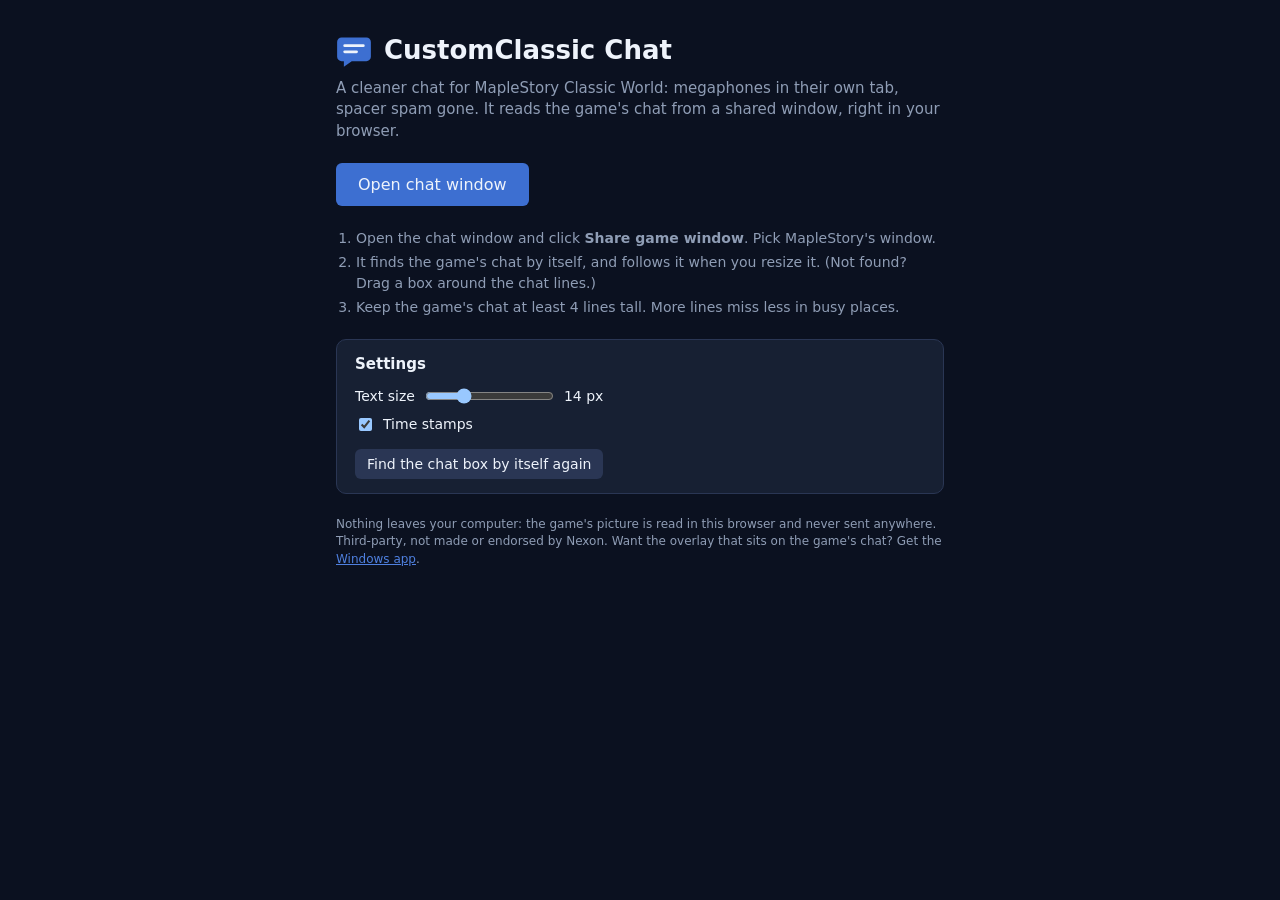
==== web/index.html @ 918c6b6f "Website version: read the game's chat from a shared window, in the browser web/: a main page (settin" ====
<!doctype html>
<html lang="en">
<head>
<meta charset="utf-8">
<meta name="viewport" content="width=device-width, initial-scale=1">
<title>CustomClassic Chat</title>
<meta name="description" content="A chat and smega blocker for MapleStory Classic World, in your browser.">
<link rel="icon" href="logo.svg">
<link rel="stylesheet" href="style.css">
</head>
<body class="home">
<main>
  <h1><img src="logo.svg" alt="" width="36" height="36"> CustomClassic Chat</h1>
  <p class="lead">A cleaner chat for MapleStory Classic World: megaphones in their own tab, spacer spam
    gone. It reads the game's chat from a shared window, right in your browser.</p>

  <button id="open" class="primary big">Open chat window</button>

  <ol class="steps">
    <li>Open the chat window and click <b>Share game window</b>. Pick MapleStory's window.</li>
    <li>It finds the game's chat by itself, and follows it when you resize it. (Not found? Drag a box around the chat lines.)</li>
    <li>Keep the game's chat at least 4 lines tall. More lines miss less in busy places.</li>
  </ol>

  <section class="card">
    <h2>Settings</h2>
    <label>Text size <input id="fontSize" type="range" min="11" max="22"> <span id="fontSizeOut"></span></label>
    <label><input id="timestamps" type="checkbox"> Time stamps</label>
    <button id="region">Find the chat box by itself again</button>
  </section>

  <p class="small">Nothing leaves your computer: the game's picture is read in this browser and never sent
    anywhere. Third-party, not made or endorsed by Nexon. Want the overlay that sits on the game's
    chat? Get the <a href="https://github.com/mentulatv/customclassic-chat">Windows app</a>.</p>
</main>
<script type="module">
import { settings, saveSettings, onSettings } from "./js/settings.js";
const $ = s => document.querySelector(s);
const show = () => {
  $("#fontSize").value = settings.fontSize; $("#fontSizeOut").textContent = settings.fontSize + " px";
  $("#timestamps").checked = settings.timestamps;
};
$("#fontSize").oninput = e => { saveSettings({ fontSize: +e.target.value }); show(); };
$("#timestamps").onchange = e => saveSettings({ timestamps: e.target.checked });
$("#region").onclick = () => { saveSettings({ region: null, autoFind: true }); $("#region").textContent = "Done: the chat window looks for it"; };
$("#open").onclick = () => window.open("chat.html", "ccc-chat", "popup,width=620,height=460");
onSettings(show);
show();
</script>
</body>
</html>
---- web/style.css ----
:root {
  --bg: #0b1120; --panel: #111827; --card: #172033; --line: #2a3654;
  --ink: #eef3fb; --soft: #8f9db5; --accent: #3d6fd1; --accent-hi: #4f80e0;
  --text: 14px;
  color-scheme: dark;
}
* { box-sizing: border-box; }
html, body { margin: 0; height: 100%; background: var(--bg); color: var(--ink);
  font: 14px/1.45 "Segoe UI", system-ui, sans-serif; }
button { font: inherit; color: var(--ink); background: var(--line); border: 0; border-radius: 6px;
  padding: 5px 12px; cursor: pointer; }
button:hover { background: #34446a; }
button.primary { background: var(--accent); }
button.primary:hover { background: var(--accent-hi); }
a { color: var(--accent-hi); }

/* the main page */
.home main { max-width: 640px; margin: 0 auto; padding: 32px 16px 48px; }
.home h1 { display: flex; align-items: center; gap: 12px; font-size: 26px; margin: 0 0 8px; }
.lead { color: var(--soft); font-size: 15px; margin: 0 0 20px; }
.big { font-size: 16px; padding: 10px 22px; }
.steps { color: var(--soft); padding-left: 20px; margin: 22px 0; }
.steps li { margin: 4px 0; }
.card { background: var(--card); border: 1px solid var(--line); border-radius: 10px; padding: 14px 18px; }
.card h2 { font-size: 15px; margin: 0 0 10px; }
.card label { display: flex; align-items: center; gap: 8px; margin: 8px 0; }
.card button { margin-top: 6px; }
.small { color: var(--soft); font-size: 12px; margin-top: 22px; }

/* the chat window */
.chat { display: flex; flex-direction: column; background: var(--panel); }
.chat header { display: flex; flex-wrap: wrap; align-items: center; gap: 6px; padding: 6px 8px;
  background: var(--bg); border-bottom: 1px solid var(--line); }
#status { color: var(--soft); font-size: 12px; margin-left: 4px; }
#panes { flex: 1; display: flex; flex-direction: column; min-height: 0; }
.pane { display: flex; flex-direction: column; min-height: 40px; flex-basis: 0; }
.pane nav { display: flex; flex-wrap: wrap; gap: 3px; padding: 4px 6px; background: var(--bg); }
.pane nav button { padding: 2px 10px; font-size: 12px; color: var(--soft); background: #1a2336; }
.pane nav button.on { color: var(--ink); background: #2d4a8a; }
.pane nav .close { margin-left: auto; }
.list { flex: 1; overflow-y: auto; padding: 4px 8px; font-size: var(--text); min-height: 0; }
.msg { white-space: pre-wrap; word-break: break-word; padding: 0 3px;
  text-shadow: 0 1px 1px #000; }
.divider { height: 6px; cursor: row-resize; background: var(--line); flex: none; }
dialog { background: var(--card); color: var(--ink); border: 1px solid var(--line); border-radius: 10px; max-width: 96vw; }
dialog canvas { display: block; max-width: 100%; cursor: crosshair; border: 1px solid var(--line); }
dialog .row { display: flex; justify-content: flex-end; gap: 8px; margin-top: 10px; }
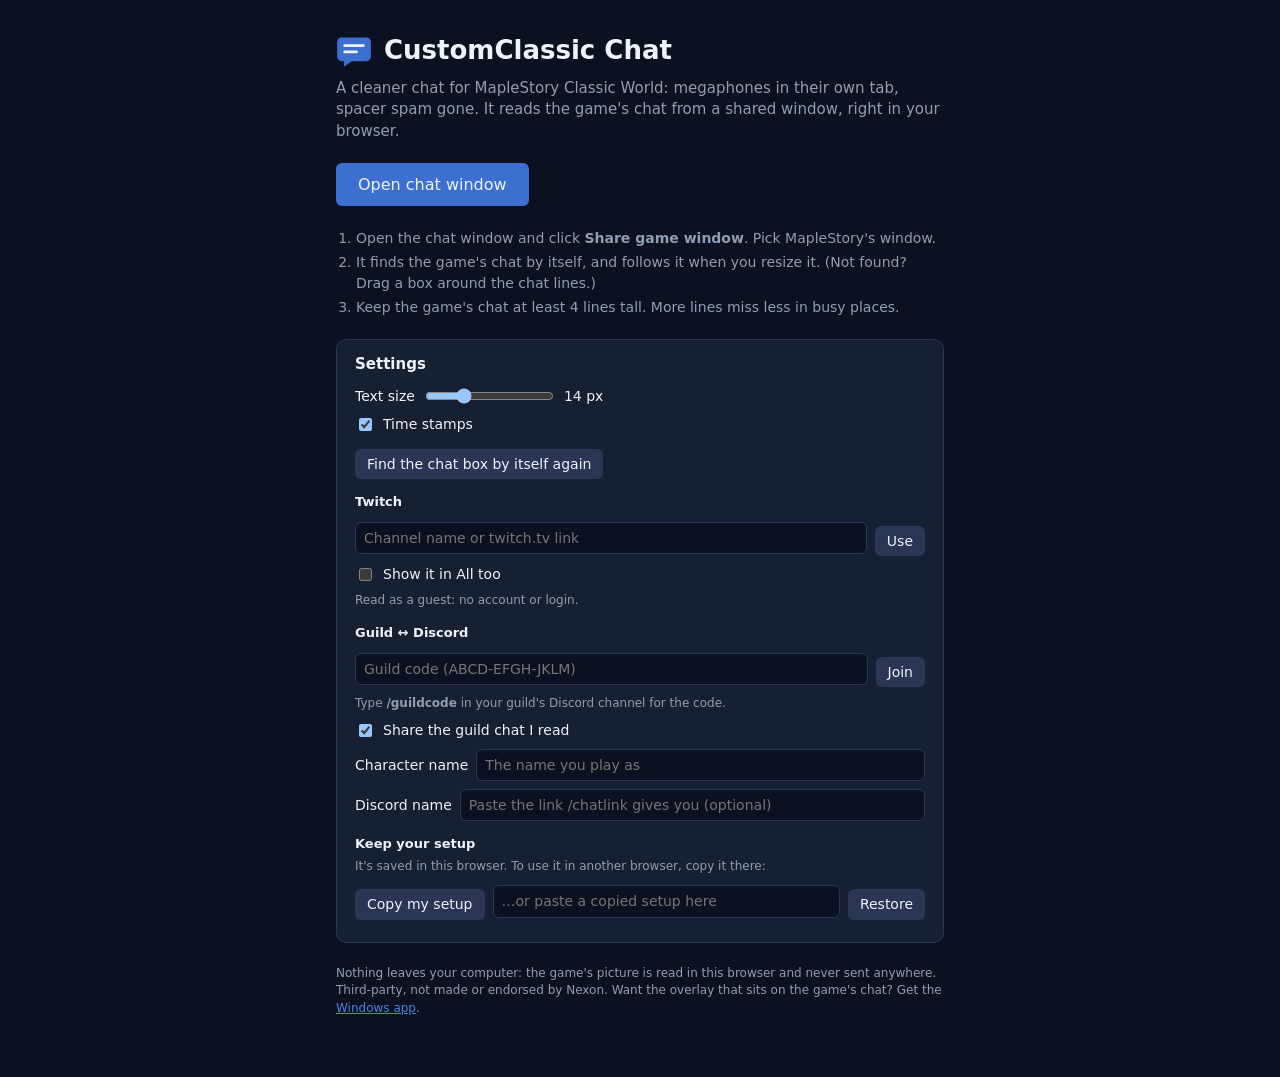
==== commit e1001e38: "Website: Twitch chat and Guild <-> Discord, saved between visits - Twitch: read as a guest over Twit" ====
--- a/web/index.html
+++ b/web/index.html
@@ -27,6 +27,23 @@
     <label>Text size <input id="fontSize" type="range" min="11" max="22"> <span id="fontSizeOut"></span></label>
     <label><input id="timestamps" type="checkbox"> Time stamps</label>
     <button id="region">Find the chat box by itself again</button>
+
+    <h3>Twitch</h3>
+    <label><input id="twitch" type="text" placeholder="Channel name or twitch.tv link"> <button id="twitchUse">Use</button></label>
+    <label><input id="twitchInAll" type="checkbox"> Show it in All too</label>
+    <p class="note">Read as a guest: no account or login.</p>
+
+    <h3>Guild ↔ Discord</h3>
+    <label><input id="guild" type="text" placeholder="Guild code (ABCD-EFGH-JKLM)"> <button id="guildJoin">Join</button></label>
+    <p class="note" id="guildNote">Type <b>/guildcode</b> in your guild's Discord channel for the code.</p>
+    <label><input id="guildShare" type="checkbox"> Share the guild chat I read</label>
+    <label>Character name <input id="gameName" type="text" placeholder="The name you play as"></label>
+    <label>Discord name <input id="login" type="text" placeholder="Paste the link /chatlink gives you (optional)"></label>
+    <p class="note" id="loginNote"></p>
+
+    <h3>Keep your setup</h3>
+    <p class="note">It's saved in this browser. To use it in another browser, copy it there:</p>
+    <label><button id="copySetup">Copy my setup</button> <input id="setup" type="text" placeholder="…or paste a copied setup here"> <button id="restore">Restore</button></label>
   </section>
 
   <p class="small">Nothing leaves your computer: the game's picture is read in this browser and never sent
@@ -34,12 +51,52 @@
     chat? Get the <a href="https://github.com/mentulatv/customclassic-chat">Windows app</a>.</p>
 </main>
 <script type="module">
-import { settings, saveSettings, onSettings } from "./js/settings.js";
+import { settings, saveSettings, onSettings, exportSetup, importSetup } from "./js/settings.js";
+import { guildCode, loginFrom, checkLogin } from "./js/guild.js";
+import { channelName } from "./js/twitch.js";
 const $ = s => document.querySelector(s);
-const show = () => {
+const show = async () => {
   $("#fontSize").value = settings.fontSize; $("#fontSizeOut").textContent = settings.fontSize + " px";
   $("#timestamps").checked = settings.timestamps;
+  if (document.activeElement !== $("#twitch")) $("#twitch").value = settings.twitchChannel;
+  $("#twitchInAll").checked = settings.twitchInAll;
+  if (document.activeElement !== $("#guild")) $("#guild").value = settings.guildCode;
+  $("#guildJoin").textContent = settings.guildCode ? "Leave" : "Join";
+  $("#guildNote").innerHTML = settings.guildCode
+    ? `Joined${settings.guildCfg?.name ? ` <b>${settings.guildCfg.name.replace(/</g, "&lt;")}</b>` : ""}: the Guild tab shows its Discord channel.`
+    : "Type <b>/guildcode</b> in your guild's Discord channel for the code.";
+  $("#guildShare").checked = settings.guildShare !== false;
+  if (document.activeElement !== $("#gameName")) $("#gameName").value = settings.gameName;
+  const claims = settings.login ? await checkLogin(settings.login) : null;
+  $("#login").value = "";
+  $("#login").placeholder = claims ? `${claims.name}: added (paste a new link to change it)` : "Paste the link /chatlink gives you (optional)";
+  $("#loginNote").textContent = settings.login && !claims ? "That Discord link has run out: /chatlink again." : "";
 };
+// a /chatlink link opened on this site: ccc.mentula.tv/#login=…
+const fromLink = loginFrom(location.hash);
+if (fromLink) { saveSettings({ login: fromLink }); history.replaceState(null, "", location.pathname); }
+$("#twitchUse").onclick = () => saveSettings({ twitchChannel: channelName($("#twitch").value) }) || show();
+$("#twitchInAll").onchange = e => saveSettings({ twitchInAll: e.target.checked });
+$("#guildJoin").onclick = () => {
+  if (settings.guildCode) { saveSettings({ guildCode: "", guildCfg: null }); return show(); }
+  const code = guildCode($("#guild").value);
+  if (!code) { $("#guildNote").textContent = "That isn't a guild code: it looks like ABCD-EFGH-JKLM."; return; }
+  saveSettings({ guildCode: code }); show();
+};
+$("#guildShare").onchange = e => saveSettings({ guildShare: e.target.checked });
+$("#gameName").onchange = e => saveSettings({ gameName: e.target.value.trim().slice(0, 20) });
+$("#login").onchange = async e => {
+  const token = loginFrom(e.target.value);
+  if (token && await checkLogin(token)) saveSettings({ login: token });
+  else $("#loginNote").textContent = "That isn't a working /chatlink link.";
+  show();
+};
+$("#copySetup").onclick = async () => {
+  const text = exportSetup();
+  try { await navigator.clipboard.writeText(text); $("#copySetup").textContent = "Copied"; }
+  catch { $("#setup").value = text; $("#setup").select(); }
+};
+$("#restore").onclick = () => { $("#restore").textContent = importSetup($("#setup").value) ? "Restored" : "That isn't a copied setup"; show(); };
 $("#fontSize").oninput = e => { saveSettings({ fontSize: +e.target.value }); show(); };
 $("#timestamps").onchange = e => saveSettings({ timestamps: e.target.checked });
 $("#region").onclick = () => { saveSettings({ region: null, autoFind: true }); $("#region").textContent = "Done: the chat window looks for it"; };
--- a/web/style.css
+++ b/web/style.css
@@ -41,6 +41,13 @@
 .list { flex: 1; overflow-y: auto; padding: 4px 8px; font-size: var(--text); min-height: 0; }
 .msg { white-space: pre-wrap; word-break: break-word; padding: 0 3px;
   text-shadow: 0 1px 1px #000; }
+.say { margin: 4px 6px 6px; padding: 5px 8px; background: var(--bg); color: var(--ink); border: 1px solid var(--line);
+  border-radius: 6px; font: inherit; font-size: var(--text); }
+.say:focus { outline: none; border-color: var(--accent); }
+.card input[type=text] { flex: 1; min-width: 0; padding: 5px 8px; background: var(--bg); color: var(--ink);
+  border: 1px solid var(--line); border-radius: 6px; font: inherit; }
+.card .note { color: var(--soft); font-size: 12px; margin: 2px 0 6px; }
+.card h3 { font-size: 13px; margin: 14px 0 4px; }
 .divider { height: 6px; cursor: row-resize; background: var(--line); flex: none; }
 dialog { background: var(--card); color: var(--ink); border: 1px solid var(--line); border-radius: 10px; max-width: 96vw; }
 dialog canvas { display: block; max-width: 100%; cursor: crosshair; border: 1px solid var(--line); }
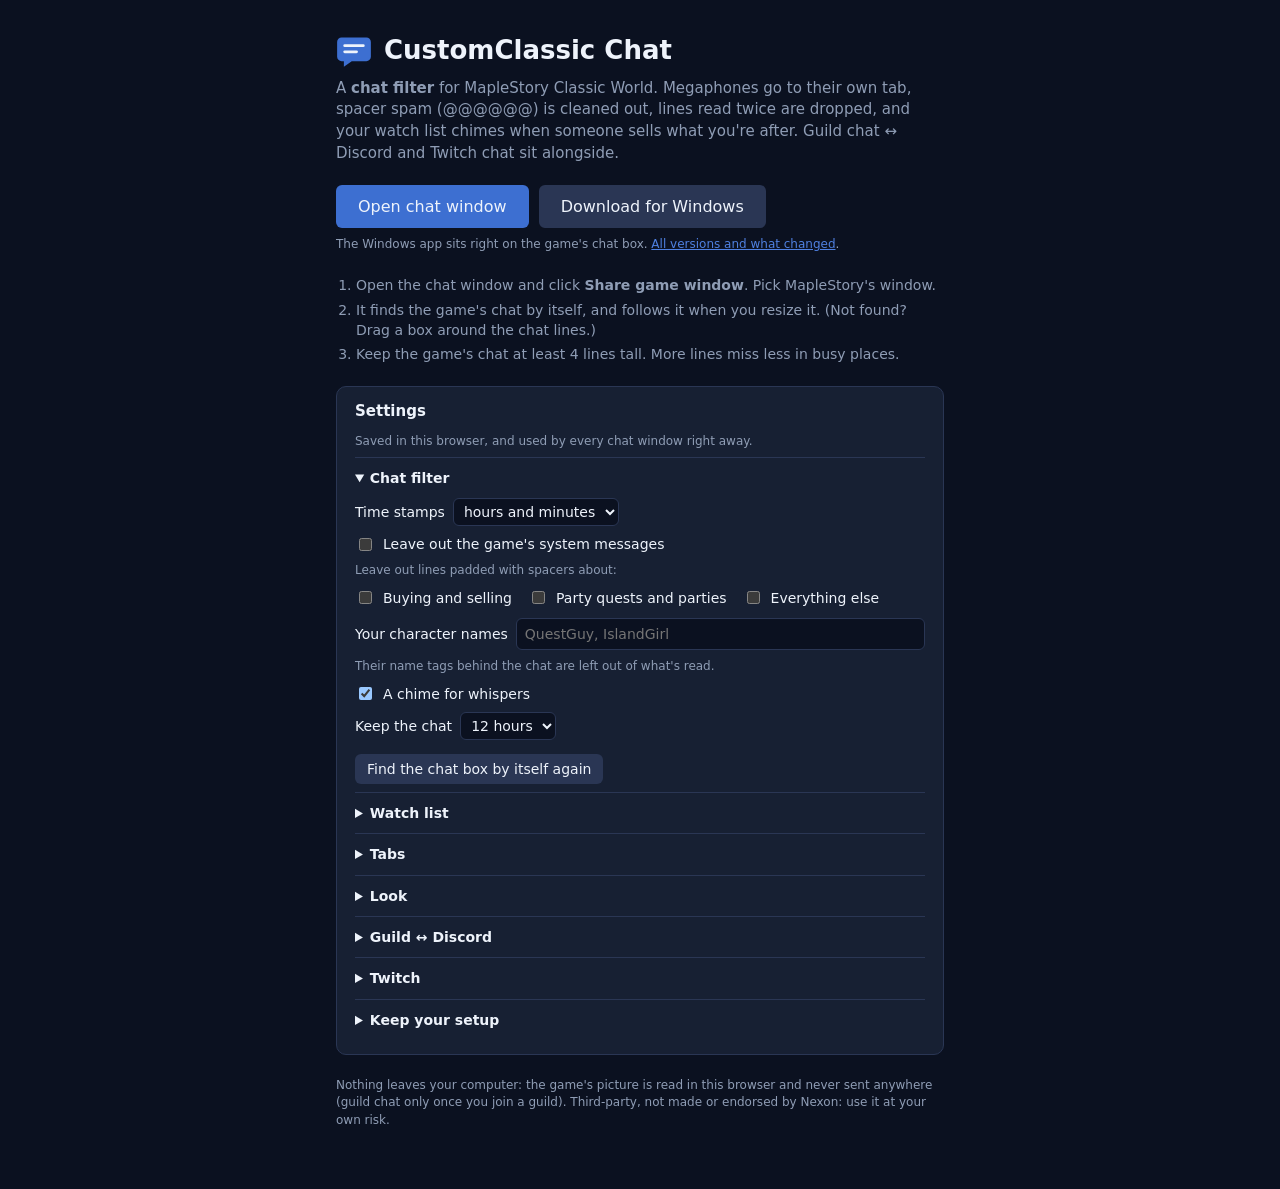
==== commit a8169cbf: "Website: closer to the desktop app - A visible chat filter line (megaphones moved, spacer lines clea" ====
--- a/web/index.html
+++ b/web/index.html
@@ -4,17 +4,22 @@
 <meta charset="utf-8">
 <meta name="viewport" content="width=device-width, initial-scale=1">
 <title>CustomClassic Chat</title>
-<meta name="description" content="A chat and smega blocker for MapleStory Classic World, in your browser.">
+<meta name="description" content="A chat filter and smega blocker for MapleStory Classic World, in your browser or as a Windows overlay.">
 <link rel="icon" href="logo.svg">
 <link rel="stylesheet" href="style.css">
 </head>
 <body class="home">
 <main>
   <h1><img src="logo.svg" alt="" width="36" height="36"> CustomClassic Chat</h1>
-  <p class="lead">A cleaner chat for MapleStory Classic World: megaphones in their own tab, spacer spam
-    gone. It reads the game's chat from a shared window, right in your browser.</p>
+  <p class="lead">A <b>chat filter</b> for MapleStory Classic World. Megaphones go to their own tab, spacer spam
+    (@@@@@@) is cleaned out, lines read twice are dropped, and your watch list chimes when someone sells what
+    you're after. Guild chat ↔ Discord and Twitch chat sit alongside.</p>
 
-  <button id="open" class="primary big">Open chat window</button>
+  <div class="actions">
+    <button id="open" class="primary big">Open chat window</button>
+    <a id="download" class="button big" href="https://github.com/mentulatv/customclassic-chat/releases/latest/download/CustomClassicChat-win64.zip">Download for Windows</a>
+  </div>
+  <p class="small" id="version">The Windows app sits right on the game's chat box. <a href="https://github.com/mentulatv/customclassic-chat/releases">All versions and what changed</a>.</p>
 
   <ol class="steps">
     <li>Open the chat window and click <b>Share game window</b>. Pick MapleStory's window.</li>
@@ -24,85 +29,74 @@
 
   <section class="card">
     <h2>Settings</h2>
-    <label>Text size <input id="fontSize" type="range" min="11" max="22"> <span id="fontSizeOut"></span></label>
-    <label><input id="timestamps" type="checkbox"> Time stamps</label>
-    <button id="region">Find the chat box by itself again</button>
+    <p class="note">Saved in this browser, and used by every chat window right away.</p>
 
-    <h3>Twitch</h3>
-    <label><input id="twitch" type="text" placeholder="Channel name or twitch.tv link"> <button id="twitchUse">Use</button></label>
-    <label><input id="twitchInAll" type="checkbox"> Show it in All too</label>
-    <p class="note">Read as a guest: no account or login.</p>
+    <details open><summary>Chat filter</summary>
+      <label>Time stamps <select id="timestamps"><option value="seconds">with seconds</option><option value="minutes">hours and minutes</option><option value="off">off</option></select></label>
+      <label><input id="hideSystem" type="checkbox"> Leave out the game's system messages</label>
+      <p class="note">Leave out lines padded with spacers about:</p>
+      <div id="hidePadded" class="checks"></div>
+      <label>Your character names <input id="ignoreNames" type="text" placeholder="QuestGuy, IslandGirl"></label>
+      <p class="note">Their name tags behind the chat are left out of what's read.</p>
+      <label><input id="whisperSound" type="checkbox"> A chime for whispers</label>
+      <label>Keep the chat <select id="keepHours"><option value="1">1 hour</option><option value="12">12 hours</option><option value="48">2 days</option><option value="0">forever</option></select></label>
+      <button id="region">Find the chat box by itself again</button>
+    </details>
 
-    <h3>Guild ↔ Discord</h3>
-    <label><input id="guild" type="text" placeholder="Guild code (ABCD-EFGH-JKLM)"> <button id="guildJoin">Join</button></label>
-    <p class="note" id="guildNote">Type <b>/guildcode</b> in your guild's Discord channel for the code.</p>
-    <label><input id="guildShare" type="checkbox"> Share the guild chat I read</label>
-    <label>Character name <input id="gameName" type="text" placeholder="The name you play as"></label>
-    <label>Discord name <input id="login" type="text" placeholder="Paste the link /chatlink gives you (optional)"></label>
-    <p class="note" id="loginNote"></p>
+    <details><summary>Watch list</summary>
+      <p class="note">A chime and a note when a megaphone mentions one of these. Items can have conditions: sellers only, a price range.</p>
+      <ul id="watchList" class="entries"></ul>
+      <label><input id="watchText" type="text" placeholder="A word or an item (mushmom, Work Gloves)" list="itemNames"></label>
+      <datalist id="itemNames"></datalist>
+      <label><input id="watchExact" type="checkbox"> This exact word only</label>
+      <label><input id="watchSellers" type="checkbox"> Sellers only (S&gt;)</label>
+      <label>Price from <input id="watchMin" type="text" placeholder="400k" class="short"> to <input id="watchMax" type="text" placeholder="1.5m" class="short"></label>
+      <button id="watchAdd" class="primary">Add</button>
+      <h3>How to be told</h3>
+      <label><input id="watchSound" type="checkbox"> A chime</label>
+      <label><input id="watchPopup" type="checkbox"> A note at the top of the chat</label>
+      <label><input id="watchMap" type="checkbox"> Look in map chat too, not only megaphones</label>
+    </details>
 
-    <h3>Keep your setup</h3>
-    <p class="note">It's saved in this browser. To use it in another browser, copy it there:</p>
-    <label><button id="copySetup">Copy my setup</button> <input id="setup" type="text" placeholder="…or paste a copied setup here"> <button id="restore">Restore</button></label>
+    <details><summary>Tabs</summary>
+      <label><input id="customOn" type="checkbox"> A tab of your own, named <input id="customName" type="text" class="short"></label>
+      <div id="customKinds" class="checks"></div>
+    </details>
+
+    <details><summary>Look</summary>
+      <label>Text size <input id="fontSize" type="range" min="11" max="22"> <span id="fontSizeOut"></span></label>
+      <label>Font <select id="fontFamily"><option value="">The site's</option><option>Verdana</option><option>Segoe UI</option><option>Tahoma</option><option>Georgia</option><option>Times New Roman</option><option>Consolas</option><option>Courier New</option></select></label>
+      <label><input id="bold" type="checkbox"> Bold</label>
+      <label>Background <input id="background" type="color"> <button id="backgroundReset">Reset</button></label>
+      <p class="note">Colours of each chat type:</p>
+      <div id="colors" class="checks"></div>
+      <button id="colorsReset">The game's colours</button>
+    </details>
+
+    <details><summary>Guild ↔ Discord</summary>
+      <label><input id="guild" type="text" placeholder="Guild code (ABCD-EFGH-JKLM)"> <button id="guildJoin">Join</button></label>
+      <p class="note" id="guildNote">Type <b>/guildcode</b> in your guild's Discord channel for the code.</p>
+      <label><input id="guildShare" type="checkbox"> Share the guild chat I read</label>
+      <label>Character name <input id="gameName" type="text" placeholder="The name you play as"></label>
+      <label>Discord name <input id="login" type="text" placeholder="Paste the link /chatlink gives you (optional)"></label>
+      <p class="note" id="loginNote"></p>
+    </details>
+
+    <details><summary>Twitch</summary>
+      <label><input id="twitch" type="text" placeholder="Channel name or twitch.tv link"> <button id="twitchUse">Use</button></label>
+      <label><input id="twitchInAll" type="checkbox"> Show it in All too</label>
+      <p class="note">Read as a guest: no account or login.</p>
+    </details>
+
+    <details><summary>Keep your setup</summary>
+      <p class="note">To use your setup in another browser, copy it there:</p>
+      <label><button id="copySetup">Copy my setup</button> <input id="setup" type="text" placeholder="…or paste a copied setup here"> <button id="restore">Restore</button></label>
+    </details>
   </section>
 
-  <p class="small">Nothing leaves your computer: the game's picture is read in this browser and never sent
-    anywhere. Third-party, not made or endorsed by Nexon. Want the overlay that sits on the game's
-    chat? Get the <a href="https://github.com/mentulatv/customclassic-chat">Windows app</a>.</p>
+  <p class="small">Nothing leaves your computer: the game's picture is read in this browser and never sent anywhere
+    (guild chat only once you join a guild). Third-party, not made or endorsed by Nexon: use it at your own risk.</p>
 </main>
-<script type="module">
-import { settings, saveSettings, onSettings, exportSetup, importSetup } from "./js/settings.js";
-import { guildCode, loginFrom, checkLogin } from "./js/guild.js";
-import { channelName } from "./js/twitch.js";
-const $ = s => document.querySelector(s);
-const show = async () => {
-  $("#fontSize").value = settings.fontSize; $("#fontSizeOut").textContent = settings.fontSize + " px";
-  $("#timestamps").checked = settings.timestamps;
-  if (document.activeElement !== $("#twitch")) $("#twitch").value = settings.twitchChannel;
-  $("#twitchInAll").checked = settings.twitchInAll;
-  if (document.activeElement !== $("#guild")) $("#guild").value = settings.guildCode;
-  $("#guildJoin").textContent = settings.guildCode ? "Leave" : "Join";
-  $("#guildNote").innerHTML = settings.guildCode
-    ? `Joined${settings.guildCfg?.name ? ` <b>${settings.guildCfg.name.replace(/</g, "&lt;")}</b>` : ""}: the Guild tab shows its Discord channel.`
-    : "Type <b>/guildcode</b> in your guild's Discord channel for the code.";
-  $("#guildShare").checked = settings.guildShare !== false;
-  if (document.activeElement !== $("#gameName")) $("#gameName").value = settings.gameName;
-  const claims = settings.login ? await checkLogin(settings.login) : null;
-  $("#login").value = "";
-  $("#login").placeholder = claims ? `${claims.name}: added (paste a new link to change it)` : "Paste the link /chatlink gives you (optional)";
-  $("#loginNote").textContent = settings.login && !claims ? "That Discord link has run out: /chatlink again." : "";
-};
-// a /chatlink link opened on this site: ccc.mentula.tv/#login=…
-const fromLink = loginFrom(location.hash);
-if (fromLink) { saveSettings({ login: fromLink }); history.replaceState(null, "", location.pathname); }
-$("#twitchUse").onclick = () => saveSettings({ twitchChannel: channelName($("#twitch").value) }) || show();
-$("#twitchInAll").onchange = e => saveSettings({ twitchInAll: e.target.checked });
-$("#guildJoin").onclick = () => {
-  if (settings.guildCode) { saveSettings({ guildCode: "", guildCfg: null }); return show(); }
-  const code = guildCode($("#guild").value);
-  if (!code) { $("#guildNote").textContent = "That isn't a guild code: it looks like ABCD-EFGH-JKLM."; return; }
-  saveSettings({ guildCode: code }); show();
-};
-$("#guildShare").onchange = e => saveSettings({ guildShare: e.target.checked });
-$("#gameName").onchange = e => saveSettings({ gameName: e.target.value.trim().slice(0, 20) });
-$("#login").onchange = async e => {
-  const token = loginFrom(e.target.value);
-  if (token && await checkLogin(token)) saveSettings({ login: token });
-  else $("#loginNote").textContent = "That isn't a working /chatlink link.";
-  show();
-};
-$("#copySetup").onclick = async () => {
-  const text = exportSetup();
-  try { await navigator.clipboard.writeText(text); $("#copySetup").textContent = "Copied"; }
-  catch { $("#setup").value = text; $("#setup").select(); }
-};
-$("#restore").onclick = () => { $("#restore").textContent = importSetup($("#setup").value) ? "Restored" : "That isn't a copied setup"; show(); };
-$("#fontSize").oninput = e => { saveSettings({ fontSize: +e.target.value }); show(); };
-$("#timestamps").onchange = e => saveSettings({ timestamps: e.target.checked });
-$("#region").onclick = () => { saveSettings({ region: null, autoFind: true }); $("#region").textContent = "Done: the chat window looks for it"; };
-$("#open").onclick = () => window.open("chat.html", "ccc-chat", "popup,width=620,height=460");
-onSettings(show);
-show();
-</script>
+<script type="module" src="js/home.js"></script>
 </body>
 </html>
--- a/web/style.css
+++ b/web/style.css
@@ -26,6 +26,23 @@
 .card label { display: flex; align-items: center; gap: 8px; margin: 8px 0; }
 .card button { margin-top: 6px; }
 .small { color: var(--soft); font-size: 12px; margin-top: 22px; }
+.actions { display: flex; flex-wrap: wrap; gap: 10px; }
+a.button { display: inline-block; color: var(--ink); background: var(--line); border-radius: 6px; text-decoration: none; }
+a.button:hover { background: #34446a; }
+#version { margin-top: 8px; }
+details { border-top: 1px solid var(--line); padding: 8px 0; }
+summary { cursor: pointer; font-weight: 600; padding: 2px 0; }
+details[open] summary { margin-bottom: 6px; }
+select, input.short { padding: 4px 6px; background: var(--bg); color: var(--ink); border: 1px solid var(--line); border-radius: 6px; font: inherit; }
+input.short { width: 90px; flex: none; }
+.checks { display: flex; flex-wrap: wrap; gap: 2px 16px; }
+.checks label { margin: 2px 0; }
+.entries { list-style: none; padding: 0; margin: 4px 0 8px; }
+.entries li { display: flex; align-items: center; gap: 6px; padding: 3px 0; }
+.entries li span { flex: 1; }
+.entries li span.off { color: var(--soft); text-decoration: line-through; }
+.entries button { padding: 2px 8px; font-size: 12px; }
+input[type=color] { width: 32px; height: 22px; padding: 0; border: 1px solid var(--line); background: none; }
 
 /* the chat window */
 .chat { display: flex; flex-direction: column; background: var(--panel); }
@@ -38,9 +55,14 @@
 .pane nav button { padding: 2px 10px; font-size: 12px; color: var(--soft); background: #1a2336; }
 .pane nav button.on { color: var(--ink); background: #2d4a8a; }
 .pane nav .close { margin-left: auto; }
-.list { flex: 1; overflow-y: auto; padding: 4px 8px; font-size: var(--text); min-height: 0; }
+.list { flex: 1; overflow-y: auto; padding: 4px 8px; font-size: var(--text); min-height: 0;
+  background: var(--chat-bg, var(--panel)); font-family: var(--chat-font, inherit); font-weight: var(--chat-weight, 400); }
 .msg { white-space: pre-wrap; word-break: break-word; padding: 0 3px;
   text-shadow: 0 1px 1px #000; }
+.filter { font-size: 11px; color: #9fe3b8; background: #0f2a20; padding: 2px 10px; border-bottom: 1px solid var(--line); }
+.warn { font-size: 12px; color: #1a1200; background: #ffc24b; padding: 4px 10px; cursor: pointer; }
+.watchnote { font-size: 13px; color: #1a1200; background: #f2c14e; padding: 5px 10px; cursor: pointer; border-bottom: 2px solid #b8860b; }
+.watchnote b { display: block; font-size: 12px; }
 .say { margin: 4px 6px 6px; padding: 5px 8px; background: var(--bg); color: var(--ink); border: 1px solid var(--line);
   border-radius: 6px; font: inherit; font-size: var(--text); }
 .say:focus { outline: none; border-color: var(--accent); }
